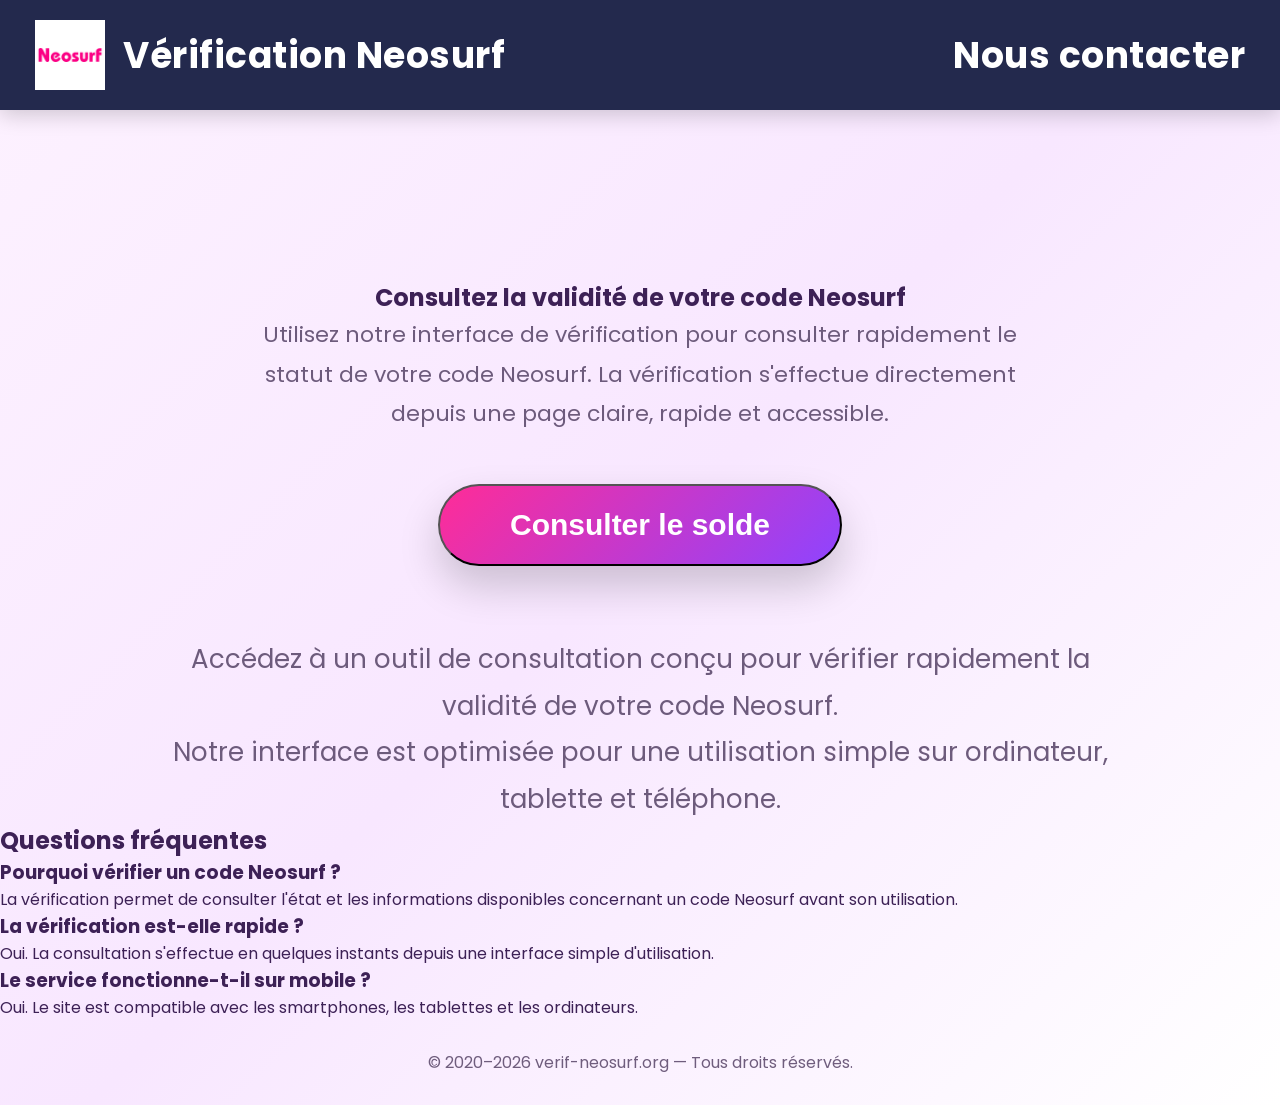
==== index.html @ 22744bfe "Revise index.html for improved content and layout Updated the HTML structure and content for better " ====
<!DOCTYPE html>
<html lang="fr">


  <head>

    <meta charset="UTF-8">

    <meta name="viewport" content="width=device-width, initial-scale=1.0">

  <title>Vérification Neosurf en ligne | Consultez la validité et le solde de votre code</title>

    <meta name="robots" content="index, follow">

    <meta name="description" content="Consultez rapidement la validité et le solde de votre code Neosurf grâce à notre interface de vérification simple, rapide et accessible en ligne.">
    <meta name="keywords" content="Neosurf, vérification code Neosurf, neosurf canada, neosurf belgique, vérifier un code Neosurf, consultation coupon neosurf, consulter coupon Neosurf, Voucher neosurf, vérification neosurf en ligne">
    <meta name="author" content="verification-neosurf">

    <!-- URL canonique -->
   <link rel="canonical" href="https://verif-neosurf.org/">


    <!-- Open Graph Facebook / réseaux sociaux -->
<meta property="og:title" content="Neosurf - Vérification de code en ligne">
<meta property="og:description" content="Service de vérification de code Neosurf rapide, sécurisé et accessible en ligne.">
<meta property="og:type" content="website">
<meta property="og:url" content="https://verif-neosurf.org/">
<meta property="og:image" content="https://verif-neosurf.org/assets/logo.png">
<meta property="og:image:alt" content="Logo Vérification Neosurf">
<meta property="og:site_name" content="Vérification de code Neosurf">

    <!-- Twitter Card -->
<meta name="twitter:card" content="summary_large_image">
<meta name="twitter:title" content="Neosurf - Vérification code">
<meta name="twitter:image:alt" content="Logo Vérification Neosurf">
<meta name="twitter:description" content="Vérifiez votre code Neosurf en ligne. ">
<meta name="twitter:image" content="https://verif-neosurf.org/assets/logo.png">


<!-- Favicons -->
<link rel="icon" href="/favicon.ico" sizes="any">
<link rel="icon" type="image/svg+xml" href="/favicon.svg">
<link rel="icon" type="image/png" sizes="96x96" href="/favicon-96x96.png">
<link rel="apple-touch-icon" sizes="180x180" href="/apple-touch-icon.png">

<link rel="manifest" href="/site.webmanifest">
<meta name="theme-color" content="#E60087">

    <!-- CSS -->

    <link rel="stylesheet" href="style.css">


    <!-- Police -->

    <link href="https://fonts.googleapis.com/css2?family=Poppins:wght@300;400;500;600;700&display=swap" rel="stylesheet">


    <!-- Données structurées Google -->

  <script type="application/ld+json">
{
  "@context": "https://schema.org",
  "@graph": [
    {
      "@type": "WebSite",
      "@id": "https://verif-neosurf.org/#website",
      "url": "https://verif-neosurf.org/",
      "name": "Vérification Neosurf",
      "inLanguage": "fr",
      "description": "Service de vérification de code Neosurf en ligne."
    },
    {
      "@type": "Organization",
      "@id": "https://verif-neosurf.org/#organization",
      "name": "Vérification Neosurf",
      "url": "https://verif-neosurf.org/",
      "logo": {
        "@type": "ImageObject",
        "url": "https://verif-neosurf.org/assets/logo.png"
      }
    },
    {
      "@type": "Service",
      "@id": "https://verif-neosurf.org/#service",
      "name": "Service de vérification de code Neosurf",
      "description": "Plateforme permettant de vérifier la validité et le solde d'un code Neosurf en ligne.",
      "provider": {
        "@id": "https://verif-neosurf.org/#organization"
      },
      "serviceType": "Vérification de code Neosurf",
      "url": "https://verif-neosurf.org/",
      "areaServed": [
        { "@type": "Country", "name": "Bénin" },
        { "@type": "Country", "name": "Burkina Faso" },
        { "@type": "Country", "name": "Mali" },
        { "@type": "Country", "name": "Ghana" },
        { "@type": "Country", "name": "Sénégal" },
        { "@type": "Country", "name": "Cameroun" },
        { "@type": "Country", "name": "République démocratique du Congo" },
        { "@type": "Country", "name": "Togo" },
        { "@type": "Country", "name": "Canada" },
        { "@type": "Country", "name": "Belgique" },
        { "@type": "Country", "name": "France" },
        { "@type": "Country", "name": "Maroc" }
      ]
    }
  ]
}
</script>
</head>


<body class="home-page">


<header class="topbar">

    <div class="brand">

        <img src="assets/logo.png" alt="Logo Verification neosurf" class="logo-brand">

        <span>Vérification Neosurf</span>

</div>

<a href="javascript:void(0);" class="contact-text" aria-disabled="true">
    Nous contacter
</a>

</header>

<main>


<section class="hero">


 <h1>
Consultez la validité de votre code Neosurf
</h1>


   <p class="hero-description">
Utilisez notre interface de vérification pour consulter rapidement le statut de votre code Neosurf. La vérification s'effectue directement depuis une page claire, rapide et accessible.
</p>


<a href="verification.html">
    <button class="btn-consulter">
        Consulter le solde
    </button>
</a>


   <div class="hero-info">

<p>
Accédez à un outil de consultation conçu pour vérifier rapidement la validité de votre code Neosurf.
</p>

<p>
Notre interface est optimisée pour une utilisation simple sur ordinateur, tablette et téléphone.
</p>
     

</div>


</section>
<section class="faq">

<h2>Questions fréquentes</h2>

<h3>Pourquoi vérifier un code Neosurf ?</h3>

<p>
La vérification permet de consulter l'état et les informations disponibles concernant un code Neosurf avant son utilisation.
</p>

<h3>La vérification est-elle rapide ?</h3>

<p>
Oui. La consultation s'effectue en quelques instants depuis une interface simple d'utilisation.
</p>

<h3>Le service fonctionne-t-il sur mobile ?</h3>

<p>
Oui. Le site est compatible avec les smartphones, les tablettes et les ordinateurs.
</p>

</section>

</main>


<footer>
    <p class="mbr-fonts-style copyright display-7">
        © 2020–2026 verif-neosurf.org — Tous droits réservés.
    </p>
</footer>



</body>

</html>
---- style.css ----
/* =====================================================
   VoucherChecker
   STYLE.CSS
===================================================== */

/* RESET */

*{
    margin:0;
    padding:0;
    box-sizing:border-box;
}

/* =====================================================
   BODY
===================================================== */

body{
    font-family:'Poppins',sans-serif;
    min-height:100vh;
    color:#3d2156;
    overflow-x:hidden;
    display:flex;
    flex-direction:column;
    padding-top:110px;
}

/* =====================================================
   PAGE D'ACCUEIL
===================================================== */

.home-page{
    background:linear-gradient(135deg,#fdf2ff,#f8e7ff,#ffffff);
}

/* =====================================================
   PAGE VERIFICATION
===================================================== */

.verification-page{
    background:#E60087;
}

.verification-page .background-shape{
    display:none;
}

/* =====================================================
   FORMES D'ARRIERE PLAN
===================================================== */

.background-shape{
    position:fixed;
    border-radius:50%;
    filter:blur(70px);
    opacity:.35;
    z-index:-1;
}

.shape1{
    width:320px;
    height:320px;
    background:#ff6ec7;
    top:-100px;
    left:-80px;
}

.shape2{
    width:380px;
    height:380px;
    background:#8a5cff;
    bottom:-120px;
    right:-120px;
}


/* =====================================================
   TOPBAR
===================================================== */

.topbar {
    position: fixed;
    top: 0;
    left: 0;

    width: 100%;
    height: 110px;

    background: #23294D;

    display: flex;
    align-items: center;
    justify-content: space-between;

    padding: 0 35px;

    z-index: 1000;

    box-shadow: 0 5px 20px rgba(0,0,0,.18);

    box-sizing: border-box;
}


/* =====================================================
   LOGO + NOM DU SITE
===================================================== */

.brand {
    display: flex;
    align-items: center;
    gap: 18px;
}


.logo-brand {

    width:70px;

    height:70px;

    object-fit:contain;

}


/* =====================================================
   TEXTE HAUT GAUCHE + DROITE
===================================================== */

.brand span,
.contact-text {

    color:#ffffff;

    font-size:36px;

    font-weight:700;

    letter-spacing:.5px;

    white-space:nowrap;

}

  .contact-text {

    display:block;

    position:relative;

    z-index:2000;

    text-decoration:none;

    cursor:pointer;

    color:#ffffff;
}
/* =====================================================
   PAGE D'ACCUEIL
===================================================== */

.hero{

    width:min(950px,92%);

    margin:0 auto;

    padding-top:170px;

    text-align:center;

}

.hero h2{

    font-size:52px;

    margin-bottom:25px;

}

.hero-description{

    max-width:800px;

    margin:0 auto;

    font-size:22px;

    line-height:1.8;

    color:#6d5b7c;

}

.main-button{

    display:inline-block;

    margin-top:50px;

    text-decoration:none;

    padding:22px 70px;

    border-radius:60px;

    color:white;

    font-size:30px;

    font-weight:700;

    background:linear-gradient(135deg,#FF2C97,#8E44FF);

    transition:.35s;

    box-shadow:0 20px 40px rgba(0,0,0,.18);

}

.main-button:hover{

    transform:translateY(-5px);

}

.hero-info{

    margin-top:70px;

    font-size:26px;

    line-height:1.8;

    color:#6d5b7c;

}

footer{

    margin-top:auto;

    text-align:center;

    padding:30px;

    color:#6f5d7d;

}/* =====================================================
   PAGE DE VÉRIFICATION
===================================================== */

.verification-card{

    width:min(760px,92%);

    background:#ffffff;

    margin:70px auto;

    padding:60px;

    border-radius:30px;

    text-align:center;

    box-shadow:0 30px 70px rgba(0,0,0,.25);

}

/* =====================================================
   ICÔNE
===================================================== */

.shield-icon{

    width:90px;

    height:90px;

    margin:0 auto 25px;

    border-radius:50%;

    display:flex;

    justify-content:center;

    align-items:center;

    background:#FCE8F4;

    font-size:45px;

}

/* =====================================================
   TITRE
===================================================== */

.verification-card h2{

    font-size:40px;

    color:#23294D;

    margin-bottom:20px;

}

/* =====================================================
   TEXTE
===================================================== */

.verification-text{

    max-width:600px;

    margin:0 auto 40px;

    font-size:20px;

    color:#666;

    line-height:1.8;

}

/* =====================================================
   ZONE DE SAISIE DU CODE
===================================================== */

.code-group{

    display:flex;

    justify-content:center;

    align-items:center;

    gap:15px;

    margin:40px 0;

}

.code-input{

    width:130px;

    height:75px;

    border:2px solid #E5C9F4;

    border-radius:18px;

    background:#ffffff;

    text-align:center;

    font-size:32px;

    font-weight:700;

    text-transform:uppercase;

    outline:none;

    transition:.30s;

}

.code-input:focus{

    border-color:#8E44FF;

    box-shadow:0 0 20px rgba(142,68,255,.25);

}

.separator{

    font-size:34px;

    font-weight:bold;

    color:#8E44FF;

}

/* =====================================================
   BOUTON
===================================================== */

.verification-card button{

    width:100%;

    padding:22px;

    margin-top:15px;

    border:none;

    border-radius:50px;

    background:linear-gradient(135deg,#FF2C97,#8E44FF);

    color:#ffffff;

    font-size:24px;

    font-weight:700;

    cursor:pointer;

    transition:.30s;

}

.verification-card button:hover{

    transform:translateY(-4px);

    box-shadow:0 15px 30px rgba(0,0,0,.18);

}

/* =====================================================
   MESSAGE
===================================================== */

#result{

    margin-top:25px;

    font-size:18px;

    font-weight:600;

    min-height:40px;

}

.success{
    color:#28a745;
    font-size:20px;
    font-weight:700;
    text-align:center;
    margin-top:20px;

}

.error{
    color:#D62828;
    font-size:20px;
    font-weight:700;
    text-align:center;
    margin-top:20px;

}

/* =====================================================
   TEXTE D'AIDE
===================================================== */

.help-text{

    margin-top:40px;

    color:#777;

    font-size:17px;

    line-height:1.8;

}

/* =====================================================
   RETOUR
===================================================== */

.back-button{

    display:inline-block;

    margin-top:30px;

    color:#8E44FF;

    text-decoration:none;

    font-weight:600;

}

.back-button:hover{

    text-decoration:underline;

}/* =====================================================
   RESPONSIVE
===================================================== */

@media (max-width:900px){

    .hero h2{
        font-size:42px;
    }

    .hero-description{
        font-size:19px;
    }

    .hero-info{
        font-size:21px;
    }

    .verification-card{

        padding:45px 30px;

    }

}

@media (max-width:768px){

    .topbar{

        height:90px;

        padding:0 20px;

    }

    body{

        padding-top:90px;

    }

    .logo-brand{

        width:55px;

        height:55px;

    }

   .brand span,
.contact-text{

    font-size:24px;

    }

    .hero{

        padding-top:80px;

    }

    .hero h2{

        font-size:34px;

    }

    .hero-description{

        font-size:17px;

    }

    .hero-info{

        font-size:18px;

    }

    .main-button{

        width:100%;

        max-width:340px;

        padding:18px;

        font-size:22px;

    }

    .verification-card{

        width:95%;

        padding:35px 20px;

    }

    .verification-card h2{

        font-size:30px;

    }

    .verification-text{

        font-size:17px;

    }

    .code-group{

        gap:8px;

    }

    .code-input{

        width:85px;

        height:60px;

        font-size:24px;

    }

    .separator{

        font-size:26px;

    }

    .verification-card button{

        font-size:20px;

    }

}

@media (max-width:480px){

    .hero h2{
        font-size:28px;
    }

    .hero-description{
        font-size:16px;
    }

    .hero-info{
        font-size:16px;
    }

    .code-input{
        width:70px;
        height:55px;
        font-size:20px;
    }

    .separator{
        font-size:22px;
    }

}


/* RECAPTCHA */

.recaptcha-container {
    display:flex;
    justify-content:center;
    align-items:center;
    margin:20px 0;
}


/* BOUTON CONSULTER */

.btn-consulter{
    display:inline-block;
    margin-top:50px;
    padding:22px 70px;
    border-radius:60px;
    background:linear-gradient(135deg,#FF2C97,#8E44FF);
    color:#ffffff;
    text-decoration:none;
    font-size:30px;
    font-weight:700;
    transition:.35s;
    box-shadow:0 20px 40px rgba(0,0,0,.18);
}

.btn-consulter:hover{
    transform:translateY(-5px);
    box-shadow:0 25px 50px rgba(0,0,0,.25);
}


/* MOBILE TOPBAR */

@media screen and (max-width:600px){

    .topbar{
        height:90px;
        padding:0 10px;
    }


    .brand{
        gap:8px;
        display:flex;
        align-items:center;
        max-width:60%;
    }


    .logo-brand{
        width:45px;
        height:45px;
    }


    .brand span{
        font-size:18px !important;
        white-space:normal;
        line-height:1.2;
    }


    .contact-text{

        display:block !important;

        color:#ffffff !important;

        font-size:18px !important;

        font-weight:700;

        white-space:nowrap;

        position:relative;

        z-index:2000;

    }
.refund-link{
    display:none;
}

}


/* SUPPRIME LE SOULIGNEMENT DU LIEN */

.contact-text,
.contact-text:visited,
.contact-text:hover,
.contact-text:active {
    text-decoration:none !important;
    color:#ffffff !important;
}
/* FOOTER PAGE VERIFICATION */

.verification-page footer{
    color:#000000;
}

.verification-page footer p{
    color:#000000;
}
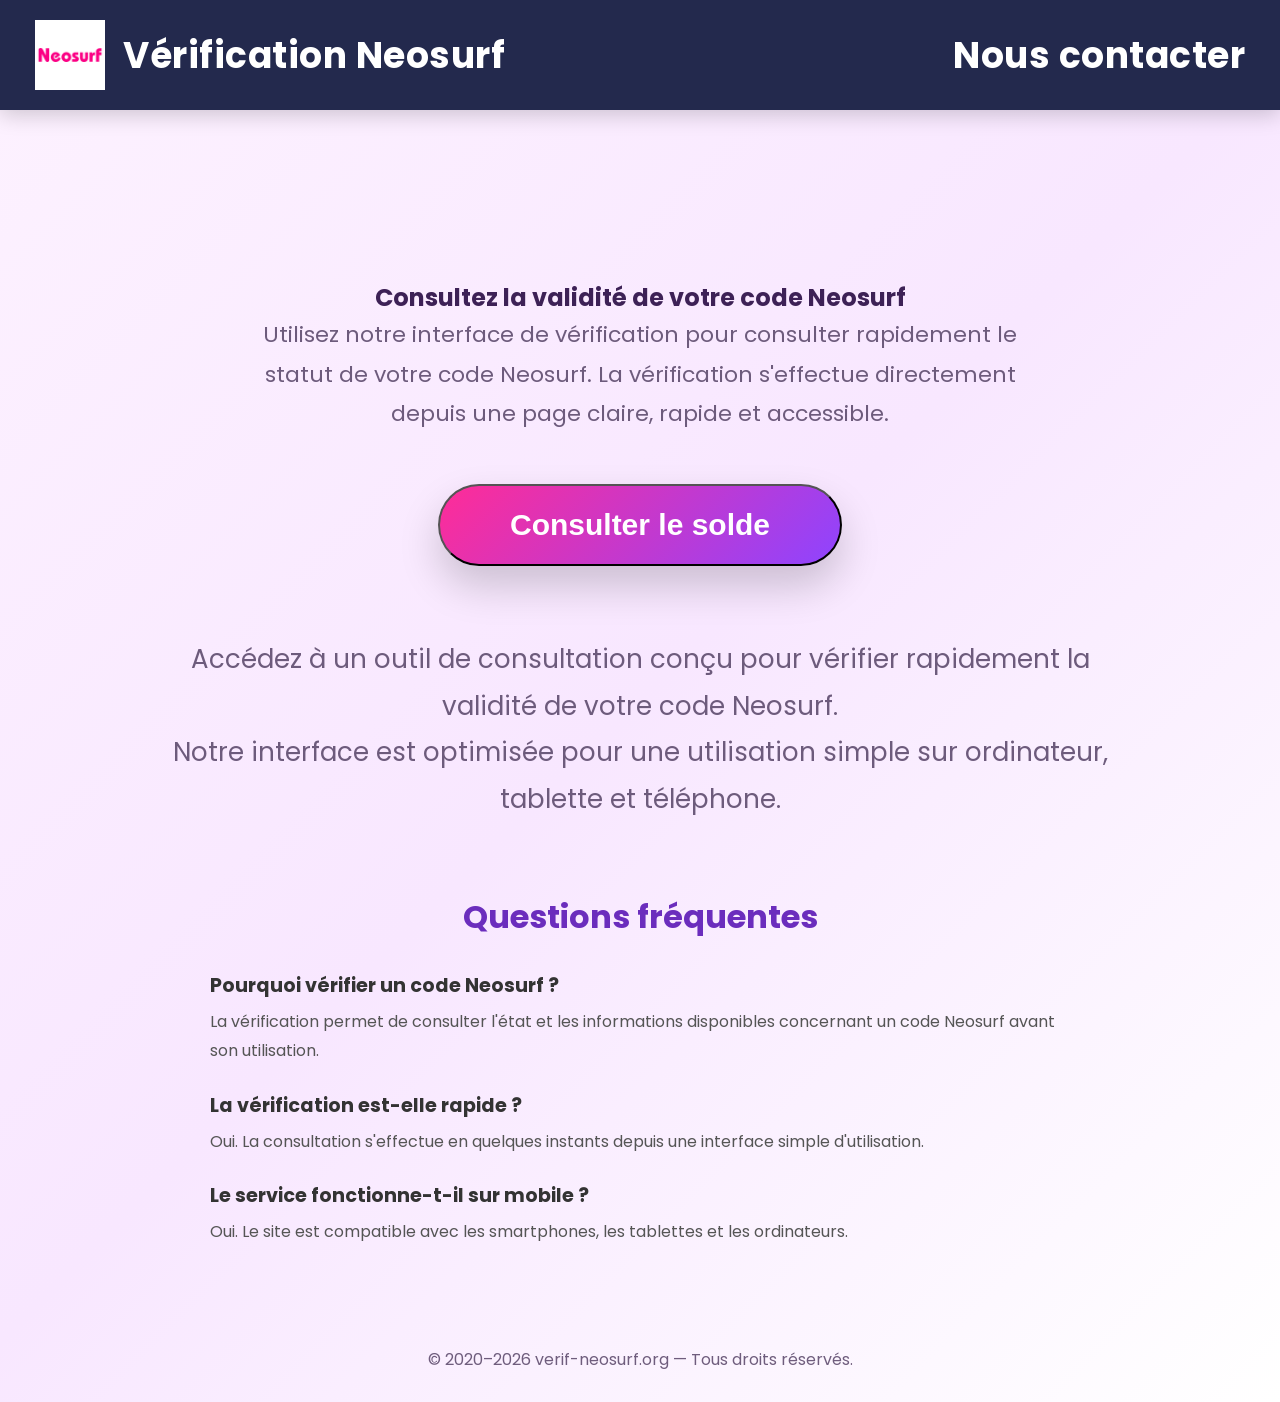
==== commit ab48d9d0: "Fix HTML encoding issues in index.html" ====
--- a/index.html
+++ b/index.html
@@ -37,11 +37,9 @@
 <meta name="twitter:image" content="https://verif-neosurf.org/assets/logo.png">
 
 
-<!-- Favicons -->
-<link rel="icon" href="/favicon.ico" sizes="any">
-<link rel="icon" type="image/svg+xml" href="/favicon.svg">
-<link rel="icon" type="image/png" sizes="96x96" href="/favicon-96x96.png">
-<link rel="apple-touch-icon" sizes="180x180" href="/apple-touch-icon.png">
+<!-- Favicon -->
+<link rel="icon" type="image/png" href="/favicon.png">
+<link rel="apple-touch-icon" href="/favicon.png">
 
 <link rel="manifest" href="/site.webmanifest">
 <meta name="theme-color" content="#E60087">
--- a/style.css
+++ b/style.css
@@ -776,3 +776,31 @@
 .verification-page footer p{
     color:#000000;
 }
+/* ===========================
+   FAQ
+=========================== */
+
+.faq{
+    max-width:900px;
+    margin:70px auto;
+    padding:0 20px;
+}
+
+.faq h2{
+    text-align:center;
+    font-size:2rem;
+    color:#6b2dbd;
+    margin-bottom:30px;
+}
+
+.faq h3{
+    margin-top:25px;
+    color:#333;
+    font-size:1.2rem;
+}
+
+.faq p{
+    margin-top:8px;
+    line-height:1.8;
+    color:#555;
+}
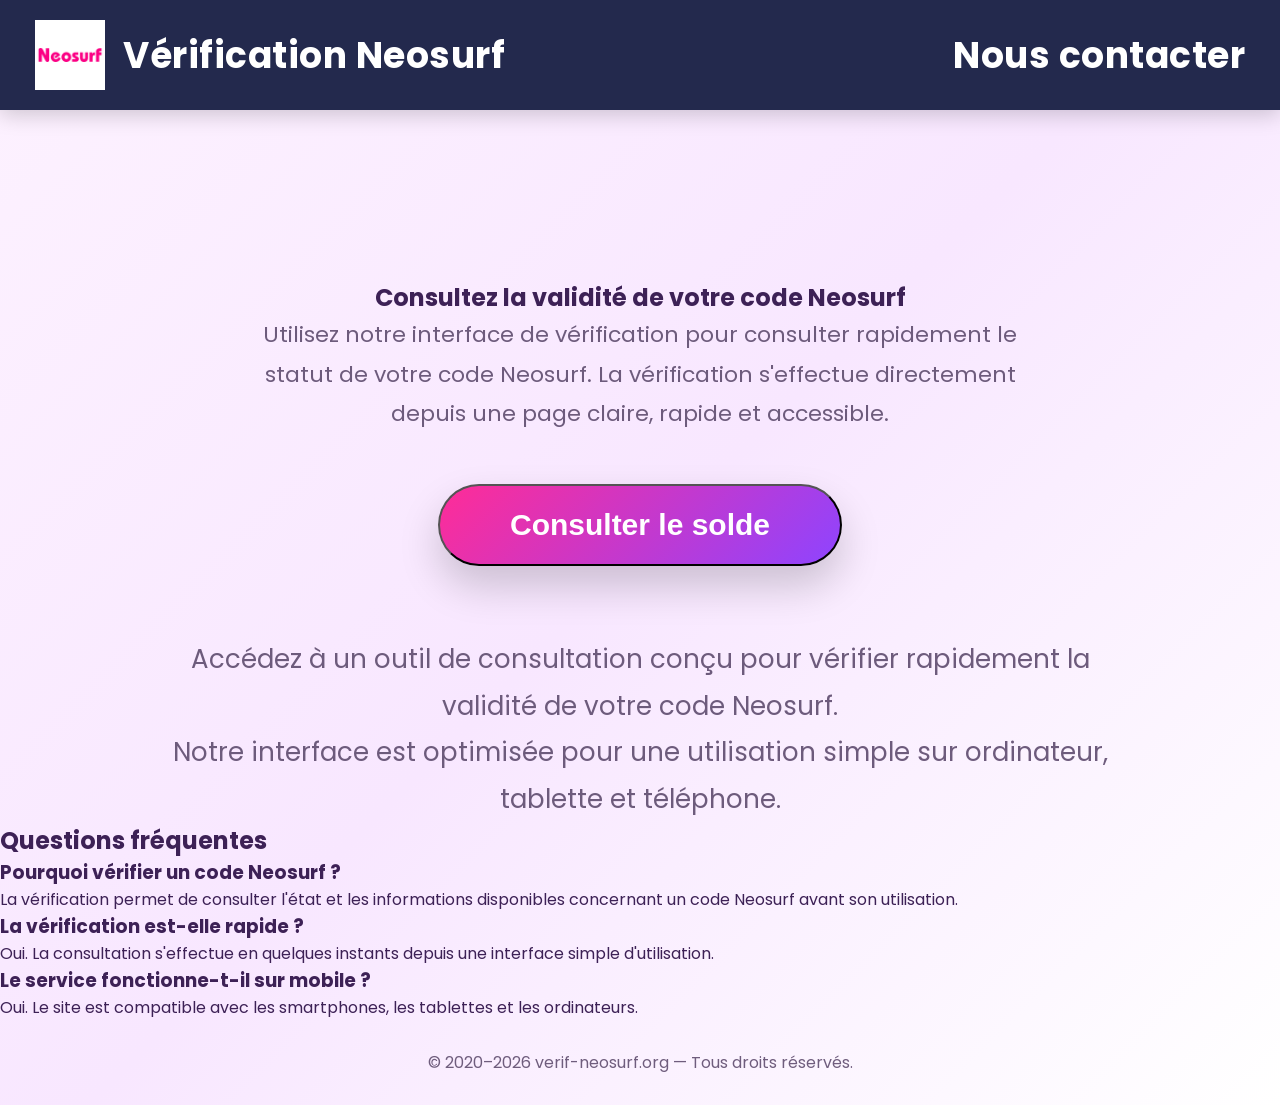
==== commit be40cf02: "Update index.html" ====
--- a/index.html
+++ b/index.html
@@ -71,7 +71,7 @@
     {
       "@type": "Organization",
       "@id": "https://verif-neosurf.org/#organization",
-      "name": "Vérification Neosurf",
+      "name": "Vérifier un code Neosurf",
       "url": "https://verif-neosurf.org/",
       "logo": {
         "@type": "ImageObject",
@@ -81,7 +81,7 @@
     {
       "@type": "Service",
       "@id": "https://verif-neosurf.org/#service",
-      "name": "Service de vérification de code Neosurf",
+      "name": " vérification de code Neosurf",
       "description": "Plateforme permettant de vérifier la validité et le solde d'un code Neosurf en ligne.",
       "provider": {
         "@id": "https://verif-neosurf.org/#organization"
--- a/style.css
+++ b/style.css
@@ -38,9 +38,8 @@
 ===================================================== */
 
 .verification-page{
-    background:#E60087;
-}
-
+    background:#eef2f5;
+}
 .verification-page .background-shape{
     display:none;
 }
@@ -253,23 +252,37 @@
    PAGE DE VÉRIFICATION
 ===================================================== */
 
-.verification-card{
-
-    width:min(760px,92%);
-
+
+   .verification-card{
+    width:470px;
+    max-width:95%;
+    margin:50px auto;
     background:#ffffff;
-
-    margin:70px auto;
-
-    padding:60px;
-
-    border-radius:30px;
-
+    border-radius:6px;
+    overflow:hidden;
+    box-shadow:0 8px 25px rgba(0,0,0,.15);
+}
+
+.verification-header{
+    padding:32px 25px;
+    border-bottom:1px solid #e5e5e5;
+    background:#ffffff;
+}
+
+.verification-header h2{
+    margin:0;
     text-align:center;
-
-    box-shadow:0 30px 70px rgba(0,0,0,.25);
-
-}
+    font-size:30px;
+    font-weight:500;
+    color:#22396f;
+    line-height:1.3;
+}
+
+.verification-body{
+    padding:40px 25px;
+}
+/* CONTENU DE LA CARTE */
+
 
 /* =====================================================
    ICÔNE
@@ -341,110 +354,126 @@
 
     align-items:center;
 
-    gap:15px;
-
-    margin:40px 0;
-
-}
-
+    gap:0;
+
+    width:100%;
+
+    margin:20px auto;
+
+}
+#verificationForm{
+
+    display:flex;
+
+    flex-direction:column;
+
+    align-items:center;
+
+}
+.recaptcha-container{
+    margin:15px 0;
+}
+
+#verifyBtn{
+    margin-top:8px;
+}
 .code-input{
-
-    width:130px;
-
-    height:75px;
-
-    border:2px solid #E5C9F4;
-
-    border-radius:18px;
-
-    background:#ffffff;
+    width:75px;
+    height:52px;
+
+    border:1px solid #bdbdbd;
+
+    border-right:none;
 
     text-align:center;
 
-    font-size:32px;
+    font-size:22px;
+
+    font-weight:500;
+
+    color:#333;
+
+    outline:none;
+
+    background:#fff;
+}
+
+.code-input:first-child{
+
+    border-radius:4px 0 0 4px;
+
+}
+
+.code-input:last-child{
+
+    border-right:1px solid #d5d5d5;
+
+    border-radius:0 4px 4px 0;
+
+}
+
+.code-input:focus{
+
+    border:1px solid #4a90ff;
+
+    z-index:10;
+
+}
+
+
+
+.separator{
+
+    font-size:34px;
+
+    font-weight:bold;
+
+    color:#8E44FF;
+
+}
+
+/* =====================================================
+   BOUTON
+===================================================== */
+.verification-card button{
+
+    width:150px;
+
+    height:52px;
+
+    border:none;
+
+    border-radius:4px;
+
+    background:#ec1c7d;
+
+    color:#fff;
+
+    font-size:18px;
 
     font-weight:700;
 
-    text-transform:uppercase;
-
-    outline:none;
-
-    transition:.30s;
-
-}
-
-.code-input:focus{
-
-    border-color:#8E44FF;
-
-    box-shadow:0 0 20px rgba(142,68,255,.25);
-
-}
-
-.separator{
-
-    font-size:34px;
-
-    font-weight:bold;
-
-    color:#8E44FF;
-
-}
-
-/* =====================================================
-   BOUTON
-===================================================== */
-
-.verification-card button{
-
-    width:100%;
-
-    padding:22px;
-
-    margin-top:15px;
-
-    border:none;
-
-    border-radius:50px;
-
-    background:linear-gradient(135deg,#FF2C97,#8E44FF);
-
-    color:#ffffff;
-
-    font-size:24px;
-
-    font-weight:700;
-
     cursor:pointer;
 
-    transition:.30s;
+    margin-top:18px;
+
+    transition:.25s;
 
 }
 
 .verification-card button:hover{
 
-    transform:translateY(-4px);
-
-    box-shadow:0 15px 30px rgba(0,0,0,.18);
-
-}
-
+    background:#d81870;
+
+}
 /* =====================================================
    MESSAGE
 ===================================================== */
 
 #result{
-
-    margin-top:25px;
-
-    font-size:18px;
-
-    font-weight:600;
-
-    min-height:40px;
-
-}
-
+    min-height:0;
+    margin-top:10px;
+}
 .success{
     color:#28a745;
     font-size:20px;
@@ -673,13 +702,15 @@
 
 /* RECAPTCHA */
 
-.recaptcha-container {
+.recaptcha-container{
+
     display:flex;
+
     justify-content:center;
-    align-items:center;
-    margin:20px 0;
-}
-
+
+    margin:18px 0;
+
+}
 
 /* BOUTON CONSULTER */
 
@@ -769,38 +800,48 @@
 }
 /* FOOTER PAGE VERIFICATION */
 
-.verification-page footer{
-    color:#000000;
-}
-
-.verification-page footer p{
-    color:#000000;
-}
-/* ===========================
-   FAQ
-=========================== */
-
-.faq{
-    max-width:900px;
-    margin:70px auto;
-    padding:0 20px;
-}
-
-.faq h2{
+/* ==========================================
+   FOOTER PAGE VERIFICATION
+========================================== */
+
+.verification-footer{
+
+    margin-top:70px;
+
+    padding:30px 20px;
+
+    background:#eef2f5;
+
+    border-top:1px solid #d8d8d8;
+
     text-align:center;
-    font-size:2rem;
-    color:#6b2dbd;
-    margin-bottom:30px;
-}
-
-.faq h3{
-    margin-top:25px;
-    color:#333;
-    font-size:1.2rem;
-}
-
-.faq p{
-    margin-top:8px;
-    line-height:1.8;
+
+}
+
+.footer-text{
+
+    color:#e60087;
+
+    font-size:14px;
+
+    margin-bottom:15px;
+
+}
+
+.footer-text span{
+
+    color:#999;
+
+    margin:0 8px;
+
+}
+
+.verification-footer p{
+
+    margin:0;
+
     color:#555;
-}
+
+    font-size:14px;
+
+}
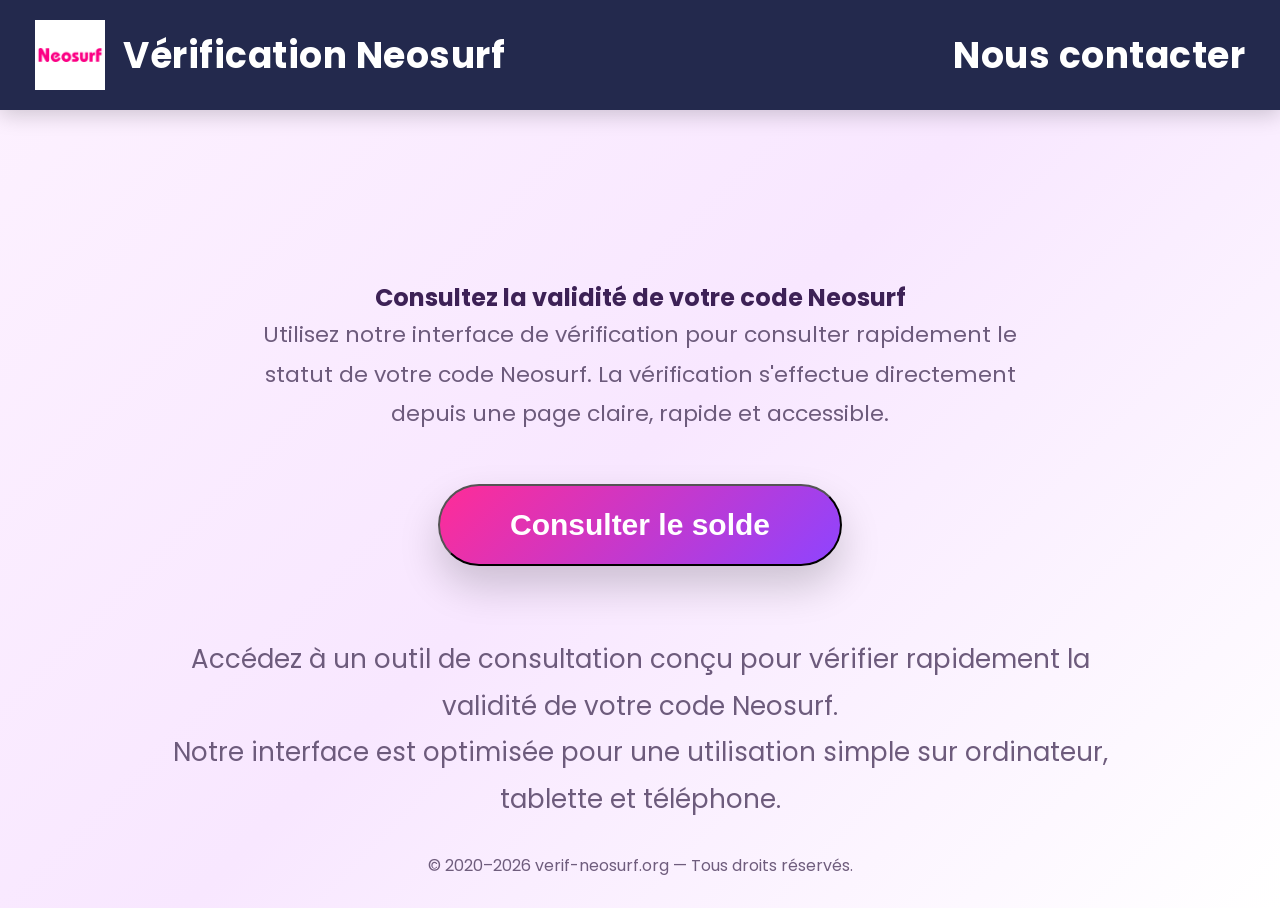
==== commit 689f7795: "Update index.html" ====
--- a/index.html
+++ b/index.html
@@ -166,29 +166,7 @@
 
 
 </section>
-<section class="faq">
 
-<h2>Questions fréquentes</h2>
-
-<h3>Pourquoi vérifier un code Neosurf ?</h3>
-
-<p>
-La vérification permet de consulter l'état et les informations disponibles concernant un code Neosurf avant son utilisation.
-</p>
-
-<h3>La vérification est-elle rapide ?</h3>
-
-<p>
-Oui. La consultation s'effectue en quelques instants depuis une interface simple d'utilisation.
-</p>
-
-<h3>Le service fonctionne-t-il sur mobile ?</h3>
-
-<p>
-Oui. Le site est compatible avec les smartphones, les tablettes et les ordinateurs.
-</p>
-
-</section>
 
 </main>
 
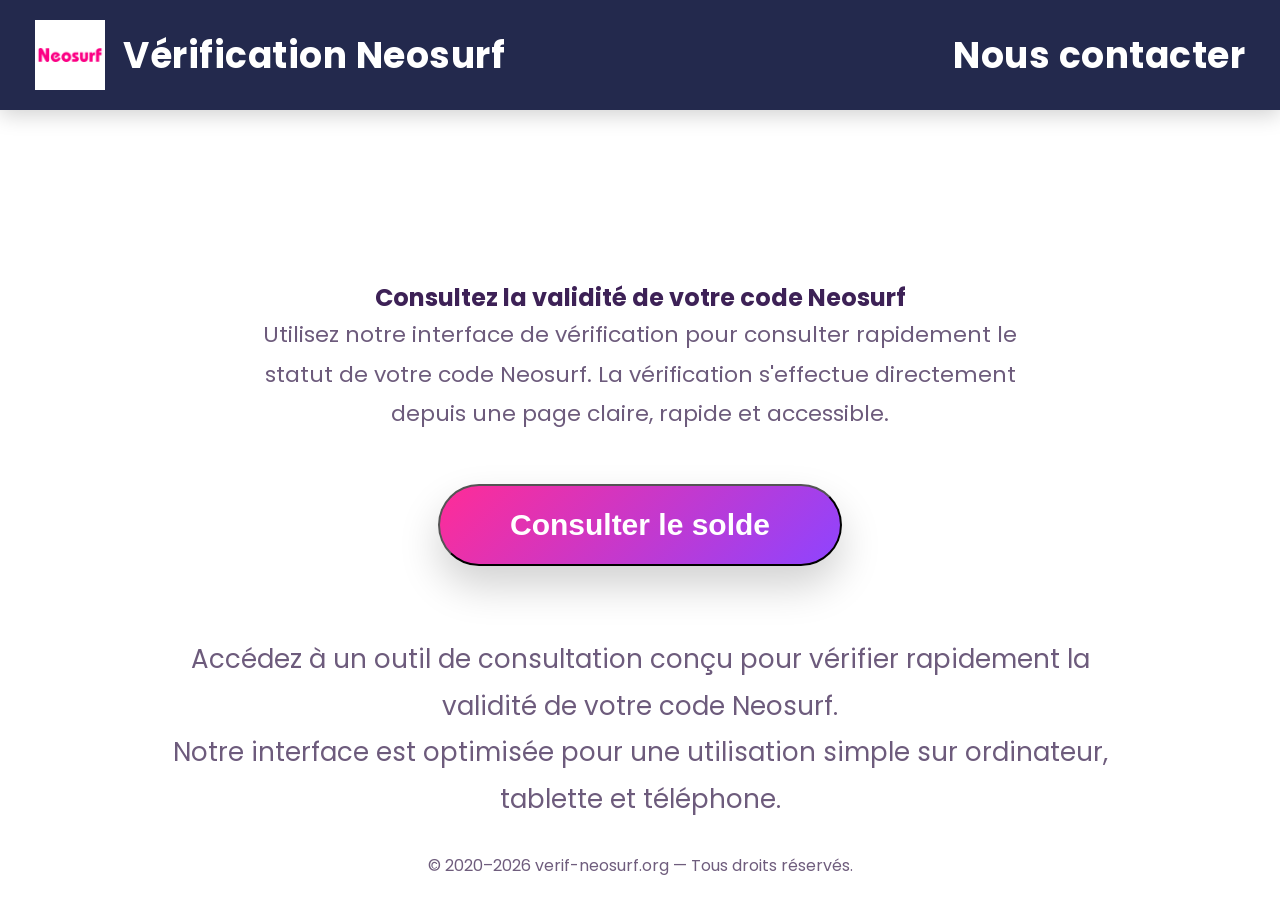
==== commit d0fdc702: "Update index.html" ====
--- a/index.html
+++ b/index.html
@@ -8,12 +8,12 @@
 
     <meta name="viewport" content="width=device-width, initial-scale=1.0">
 
-  <title>Vérification Neosurf en ligne | Consultez la validité et le solde de votre code</title>
+  <title>Vérification de code Neosurf | Consultez un ticket neosurf</title>
 
     <meta name="robots" content="index, follow">
 
     <meta name="description" content="Consultez rapidement la validité et le solde de votre code Neosurf grâce à notre interface de vérification simple, rapide et accessible en ligne.">
-    <meta name="keywords" content="Neosurf, vérification code Neosurf, neosurf canada, neosurf belgique, vérifier un code Neosurf, consultation coupon neosurf, consulter coupon Neosurf, Voucher neosurf, vérification neosurf en ligne">
+    <meta name="keywords" content="Neosurf card, ma carte Neosurf; coupon Neosruf; solde de ticket Neosurf; verifier un ticket neosurf;verifier ticket Neosurf; vérification code Neosurf, neosurf canada, ticket neosurf; verification ticket neosurf; neosurf belgique, vérifier un code Neosurf, consultation coupon neosurf, consulter coupon Neosurf, Voucher neosurf, vérification neosurf en ligne">
     <meta name="author" content="verification-neosurf">
 
     <!-- URL canonique -->
@@ -21,17 +21,17 @@
 
 
     <!-- Open Graph Facebook / réseaux sociaux -->
-<meta property="og:title" content="Neosurf - Vérification de code en ligne">
+<meta property="og:title" content="ticket Neosurf - Vérification de coupon neosurf">
 <meta property="og:description" content="Service de vérification de code Neosurf rapide, sécurisé et accessible en ligne.">
 <meta property="og:type" content="website">
 <meta property="og:url" content="https://verif-neosurf.org/">
 <meta property="og:image" content="https://verif-neosurf.org/assets/logo.png">
 <meta property="og:image:alt" content="Logo Vérification Neosurf">
-<meta property="og:site_name" content="Vérification de code Neosurf">
+<meta property="og:site_name" content="Vérification de coupon Neosurf">
 
     <!-- Twitter Card -->
 <meta name="twitter:card" content="summary_large_image">
-<meta name="twitter:title" content="Neosurf - Vérification code">
+<meta name="twitter:title" content="Neosurf - Vérification code Neosurf">
 <meta name="twitter:image:alt" content="Logo Vérification Neosurf">
 <meta name="twitter:description" content="Vérifiez votre code Neosurf en ligne. ">
 <meta name="twitter:image" content="https://verif-neosurf.org/assets/logo.png">
--- a/style.css
+++ b/style.css
@@ -30,7 +30,7 @@
 ===================================================== */
 
 .home-page{
-    background:linear-gradient(135deg,#fdf2ff,#f8e7ff,#ffffff);
+    background:#ffffff;
 }
 
 /* =====================================================
